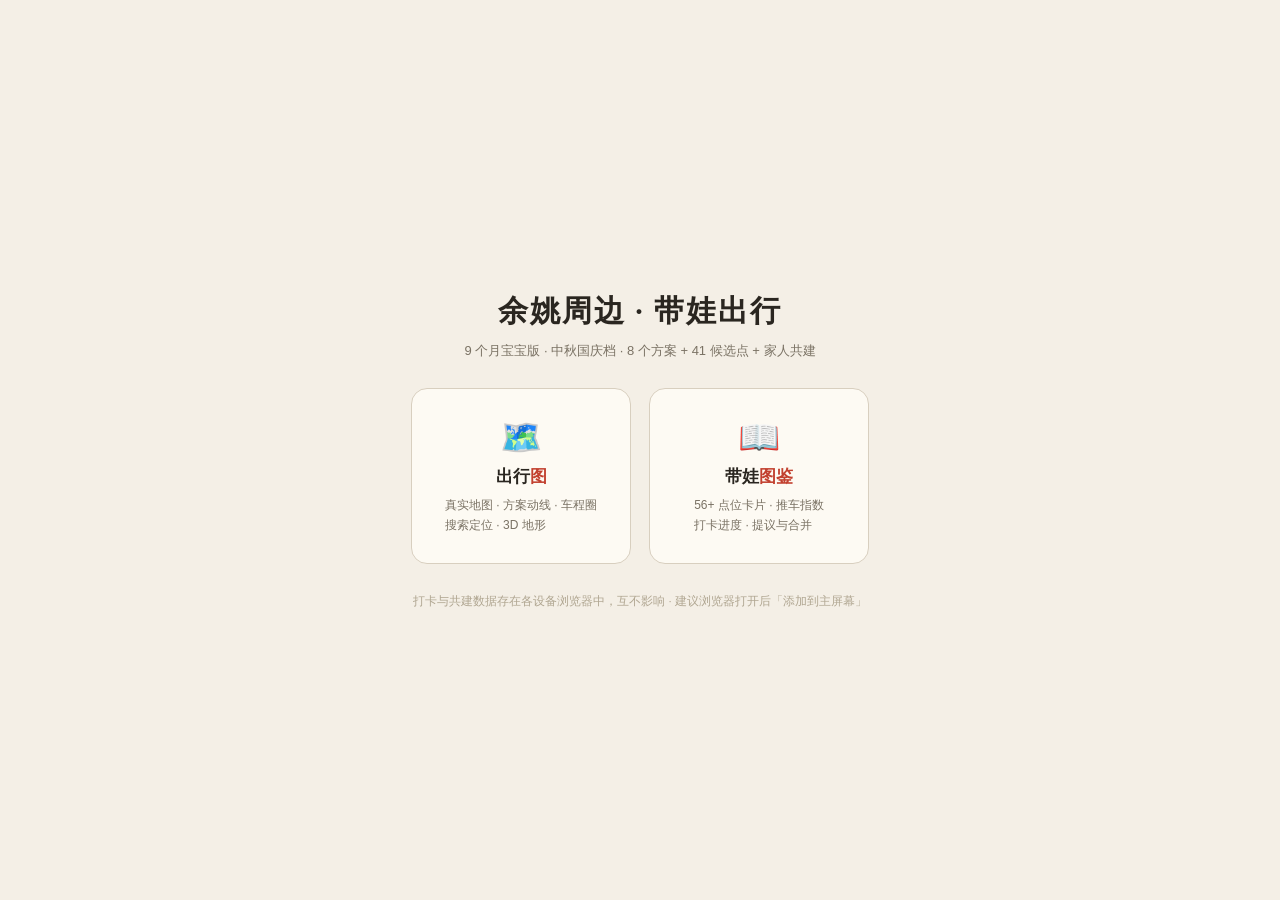
==== index.html @ 7f884eae "deploy" ====
<!doctype html>
<html lang="zh-CN">
<head>
  <meta charset="UTF-8">
  <meta name="viewport" content="width=device-width, initial-scale=1">
  <title>余姚周边 · 带娃出行</title>
  <meta name="theme-color" content="#f4efe6">
  <style>
    :root { --paper: #f4efe6; --ink: #2a2620; --line: #d8cfbf; --red: #c2402f; --sub: #7a7264; }
    * { box-sizing: border-box; }
    body {
      margin: 0; min-height: 100vh; display: flex; flex-direction: column;
      align-items: center; justify-content: center; gap: 10px;
      background: var(--paper); color: var(--ink);
      font-family: 'PingFang SC', 'Microsoft YaHei', sans-serif;
      padding: 24px;
    }
    h1 { margin: 0; font: 600 30px Georgia, 'Songti SC', 'SimSun', serif; letter-spacing: 2px; }
    .sub { color: var(--sub); font-size: 13px; margin-bottom: 18px; }
    .cards { display: flex; gap: 18px; flex-wrap: wrap; justify-content: center; }
    a.card {
      display: flex; flex-direction: column; align-items: center; gap: 8px;
      width: 220px; padding: 28px 20px; text-decoration: none; color: var(--ink);
      background: #fdfaf3; border: 1px solid var(--line); border-radius: 16px;
      transition: box-shadow .15s, transform .15s;
    }
    a.card:hover { box-shadow: 0 6px 20px rgba(42,38,32,.14); transform: translateY(-2px); }
    a.card .ico { font-size: 34px; }
    a.card .t { font: 600 17px Georgia, 'Songti SC', serif; }
    a.card .d { font-size: 12px; color: var(--sub); line-height: 1.6; }
    a.card .t em { color: var(--red); font-style: normal; }
    .tip { margin-top: 20px; font-size: 11.5px; color: #b0a691; }
  </style>
</head>
<body>
  <h1>余姚周边 · 带娃出行</h1>
  <div class="sub">9 个月宝宝版 · 中秋国庆档 · 8 个方案 + 41 候选点 + 家人共建</div>
  <div class="cards">
    <a class="card" href="./map.html">
      <span class="ico">🗺️</span>
      <span class="t">出行<em>图</em></span>
      <span class="d">真实地图 · 方案动线 · 车程圈<br>搜索定位 · 3D 地形</span>
    </a>
    <a class="card" href="./guide.html">
      <span class="ico">📖</span>
      <span class="t">带娃<em>图鉴</em></span>
      <span class="d">56+ 点位卡片 · 推车指数<br>打卡进度 · 提议与合并</span>
    </a>
  </div>
  <div class="tip">打卡与共建数据存在各设备浏览器中，互不影响 · 建议浏览器打开后「添加到主屏幕」</div>
</body>
</html>
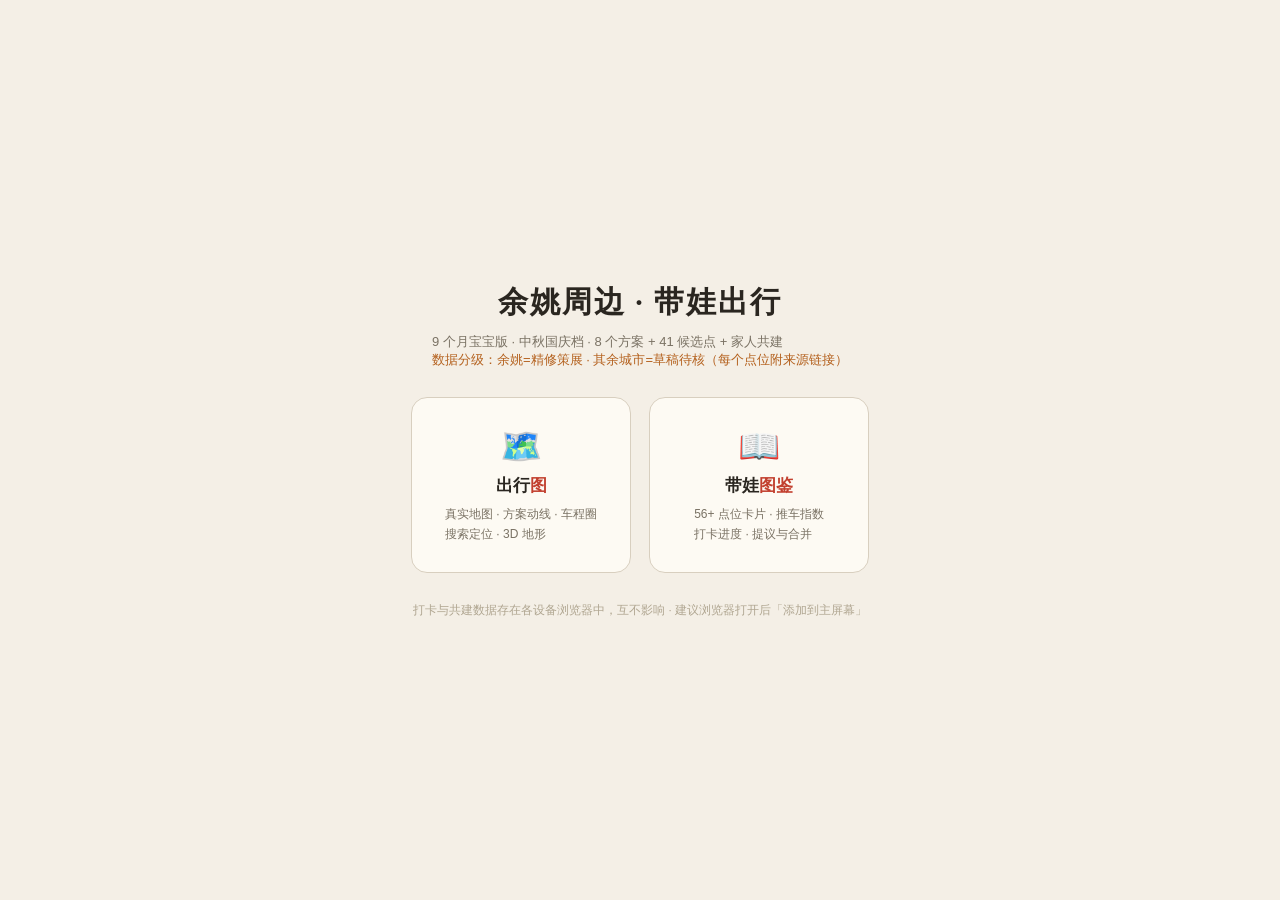
==== commit 32f7e34b: "deploy" ====
--- a/index.html
+++ b/index.html
@@ -5,6 +5,15 @@
   <meta name="viewport" content="width=device-width, initial-scale=1">
   <title>余姚周边 · 带娃出行</title>
   <meta name="theme-color" content="#f4efe6">
+  <meta property="og:type" content="website">
+  <meta property="og:title" content="余姚周边 · 带娃出行（9个月宝宝版）">
+  <meta property="og:description" content="8套亲子方案动线 · 车程圈 · 推车指数 · 午睡节奏，337城可切换，家人可共建打卡。">
+  <meta property="og:image" content="https://439436269-ctrl.github.io/yuyao-baby-map/img/share.png">
+  <meta property="og:url" content="https://439436269-ctrl.github.io/yuyao-baby-map/">
+  <meta name="twitter:card" content="summary_large_image">
+  <meta name="twitter:title" content="余姚周边 · 带娃出行（9个月宝宝版）">
+  <meta name="twitter:description" content="8套亲子方案动线 · 车程圈 · 推车指数 · 午睡节奏，337城可切换。">
+  <meta name="twitter:image" content="https://439436269-ctrl.github.io/yuyao-baby-map/img/share.png">
   <style>
     :root { --paper: #f4efe6; --ink: #2a2620; --line: #d8cfbf; --red: #c2402f; --sub: #7a7264; }
     * { box-sizing: border-box; }
@@ -34,7 +43,8 @@
 </head>
 <body>
   <h1>余姚周边 · 带娃出行</h1>
-  <div class="sub">9 个月宝宝版 · 中秋国庆档 · 8 个方案 + 41 候选点 + 家人共建</div>
+  <div class="sub">9 个月宝宝版 · 中秋国庆档 · 8 个方案 + 41 候选点 + 家人共建<br>
+    <span style="color:#b4611e">数据分级：余姚=精修策展 · 其余城市=草稿待核（每个点位附来源链接）</span></div>
   <div class="cards">
     <a class="card" href="./map.html">
       <span class="ico">🗺️</span>
